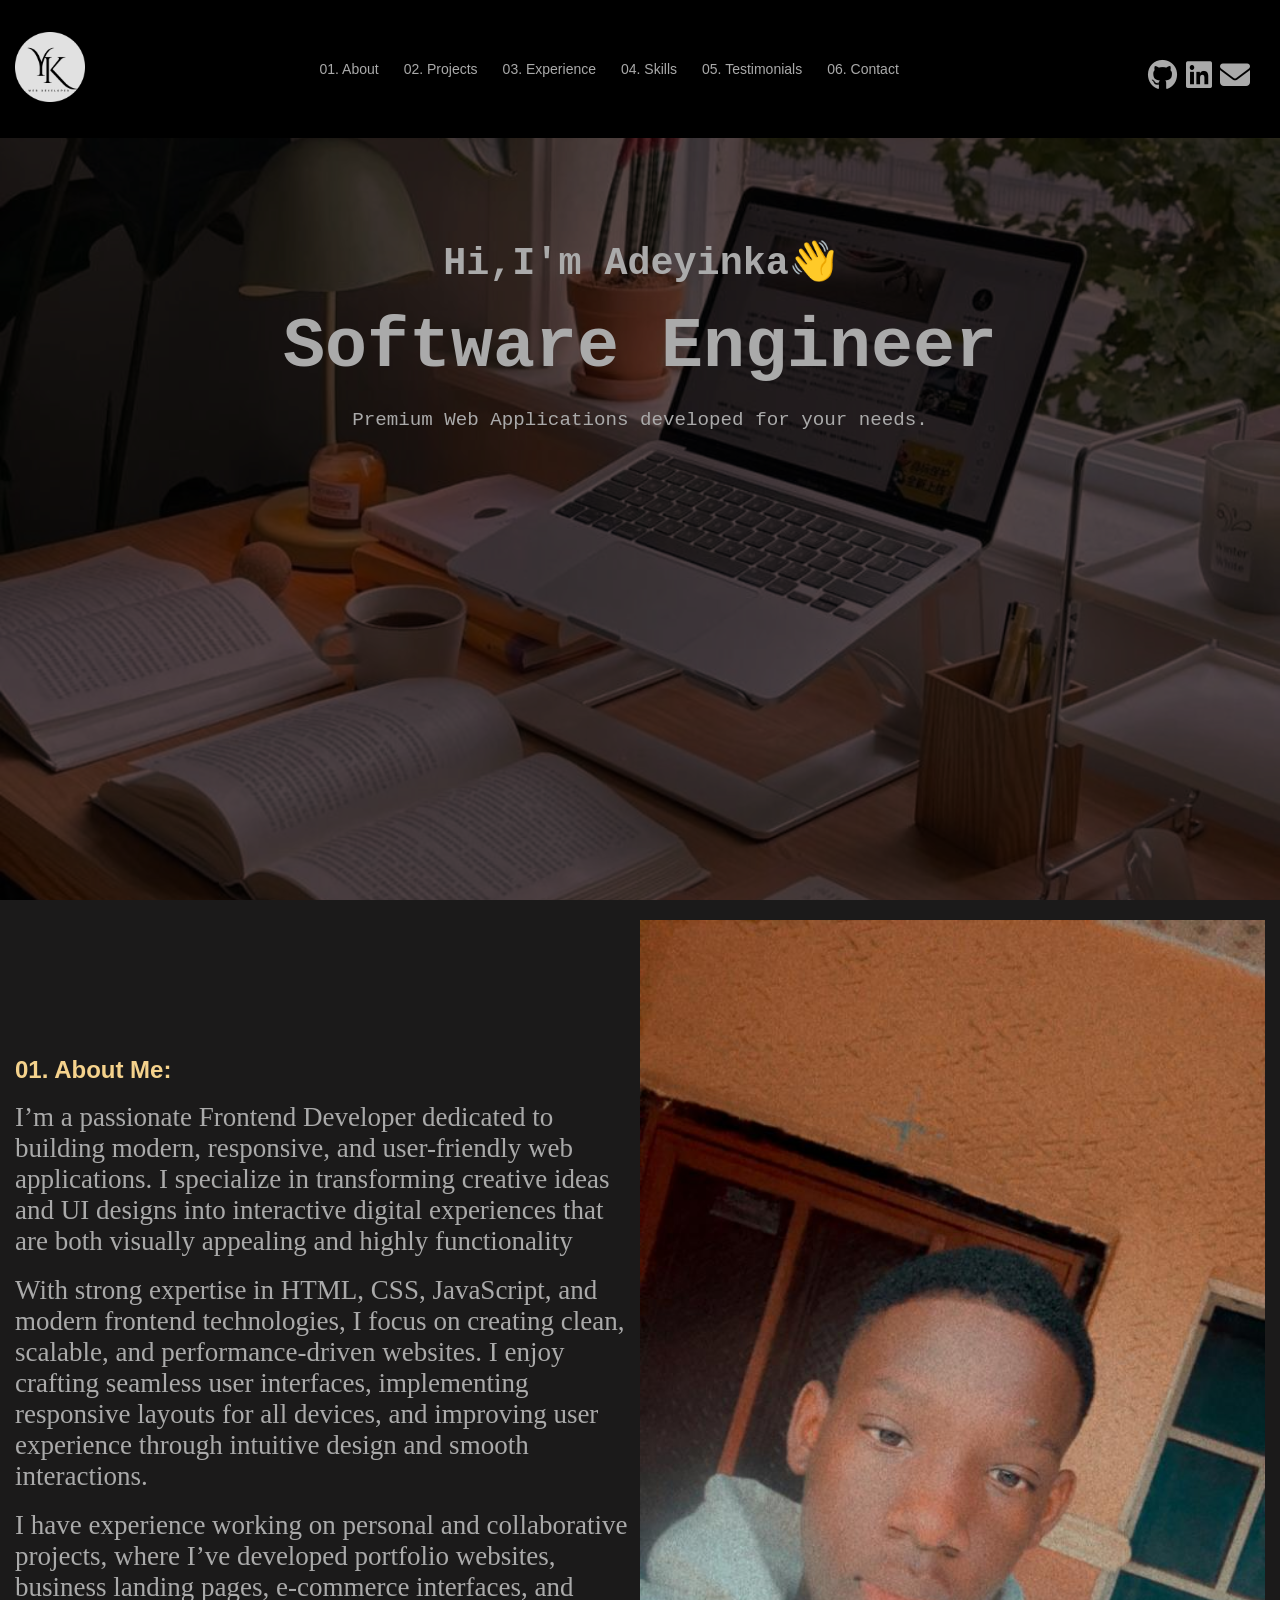
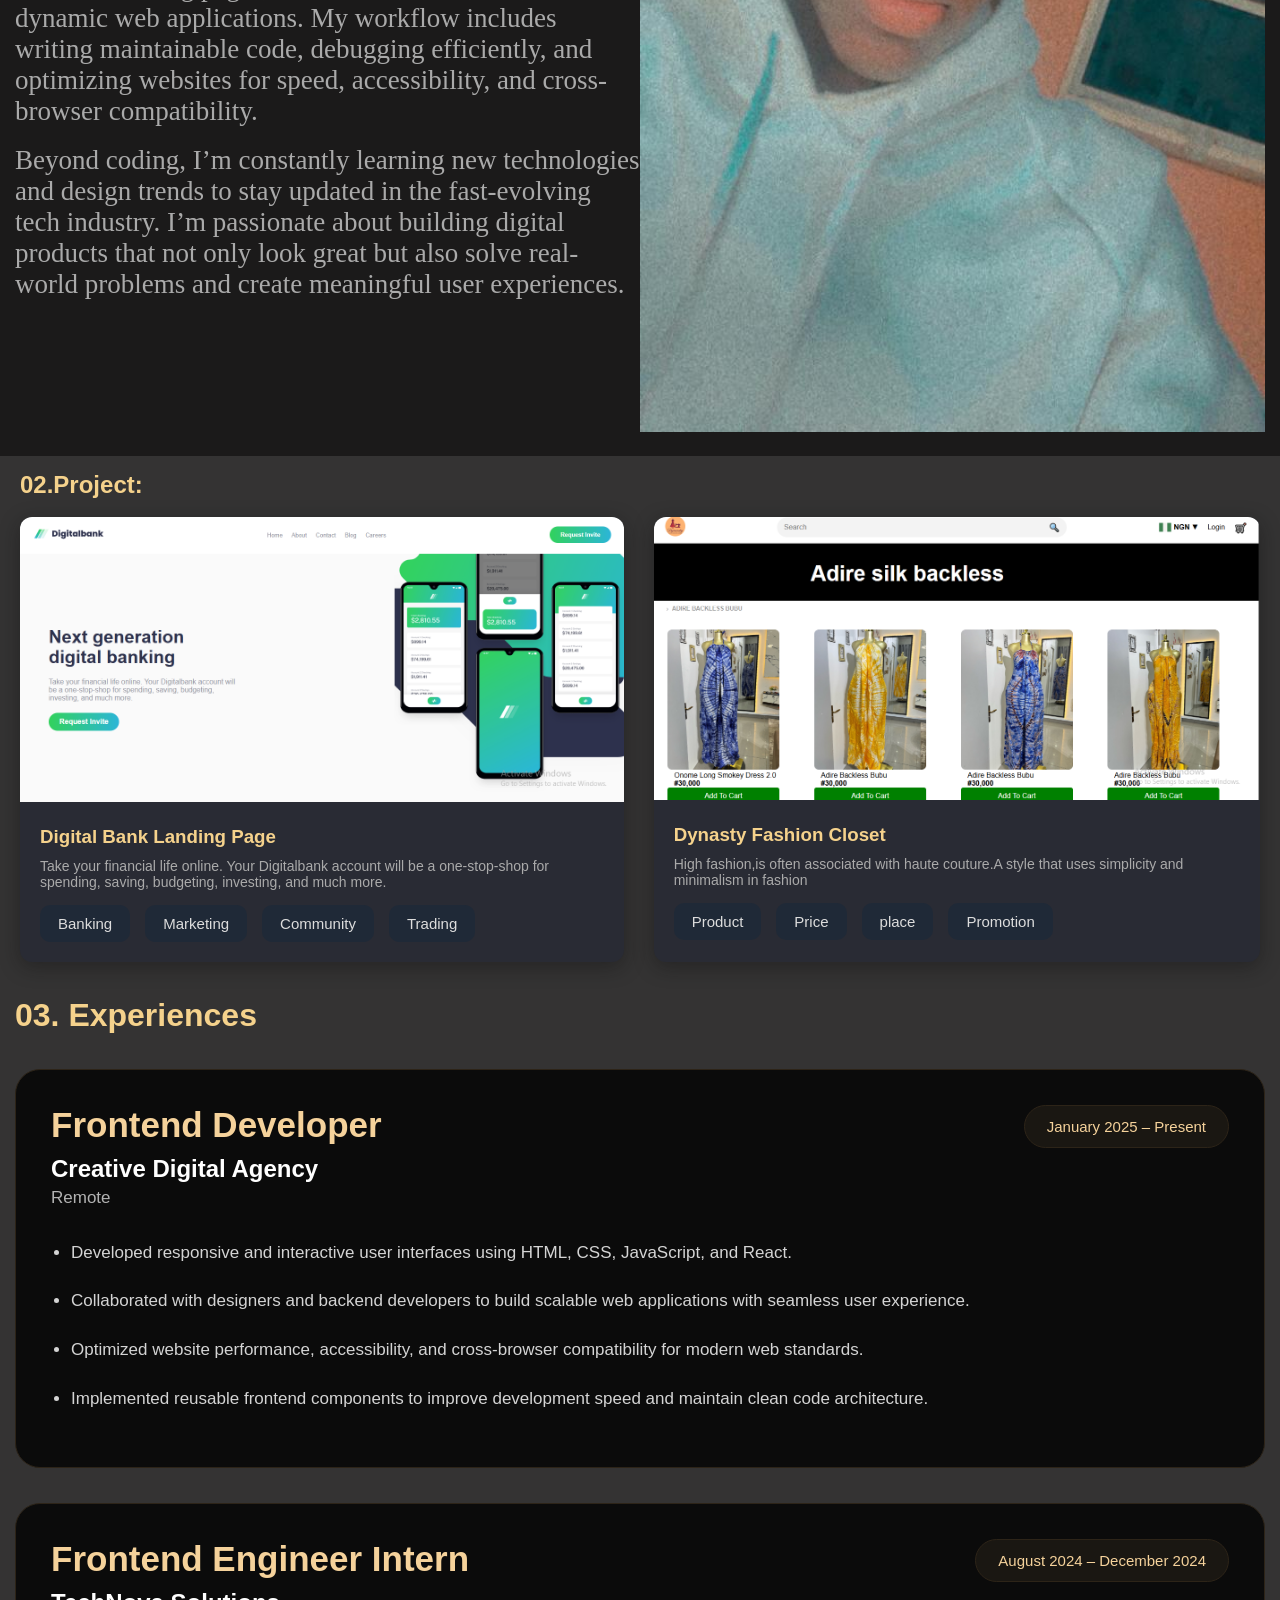
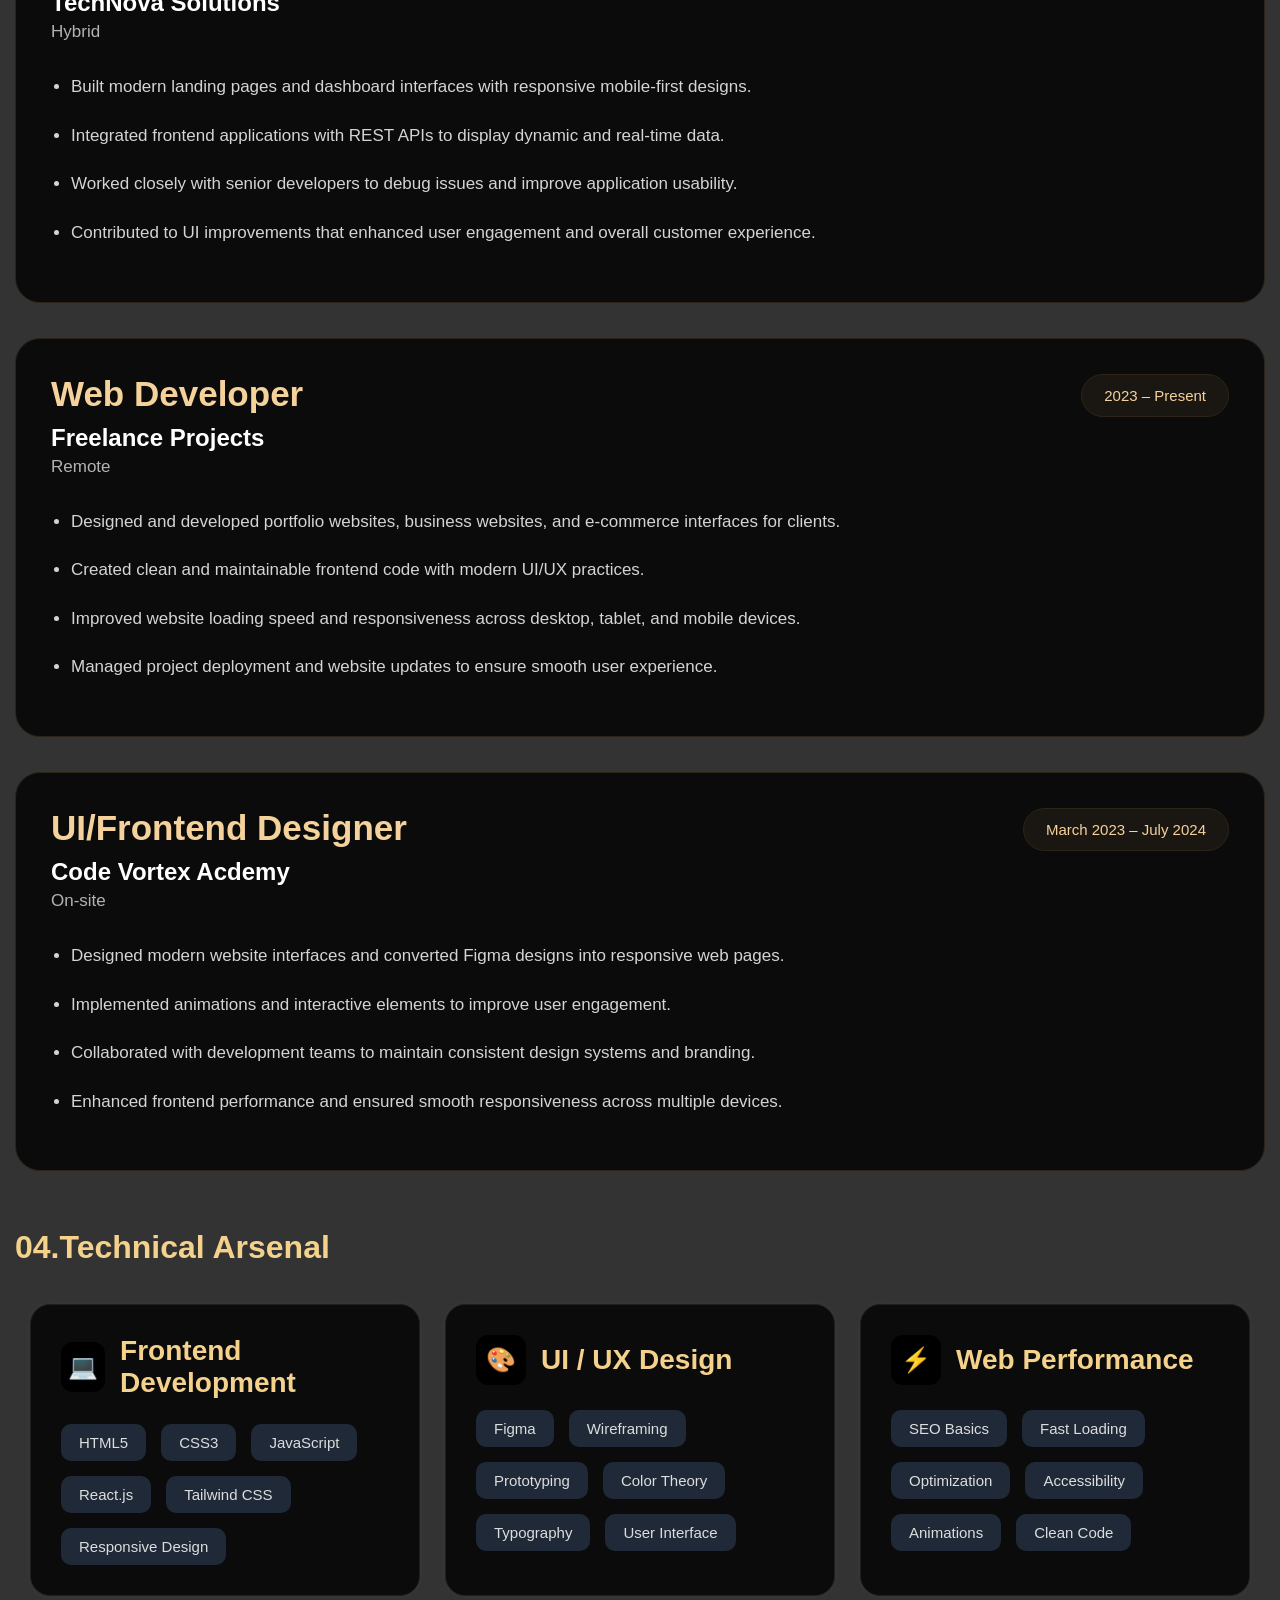
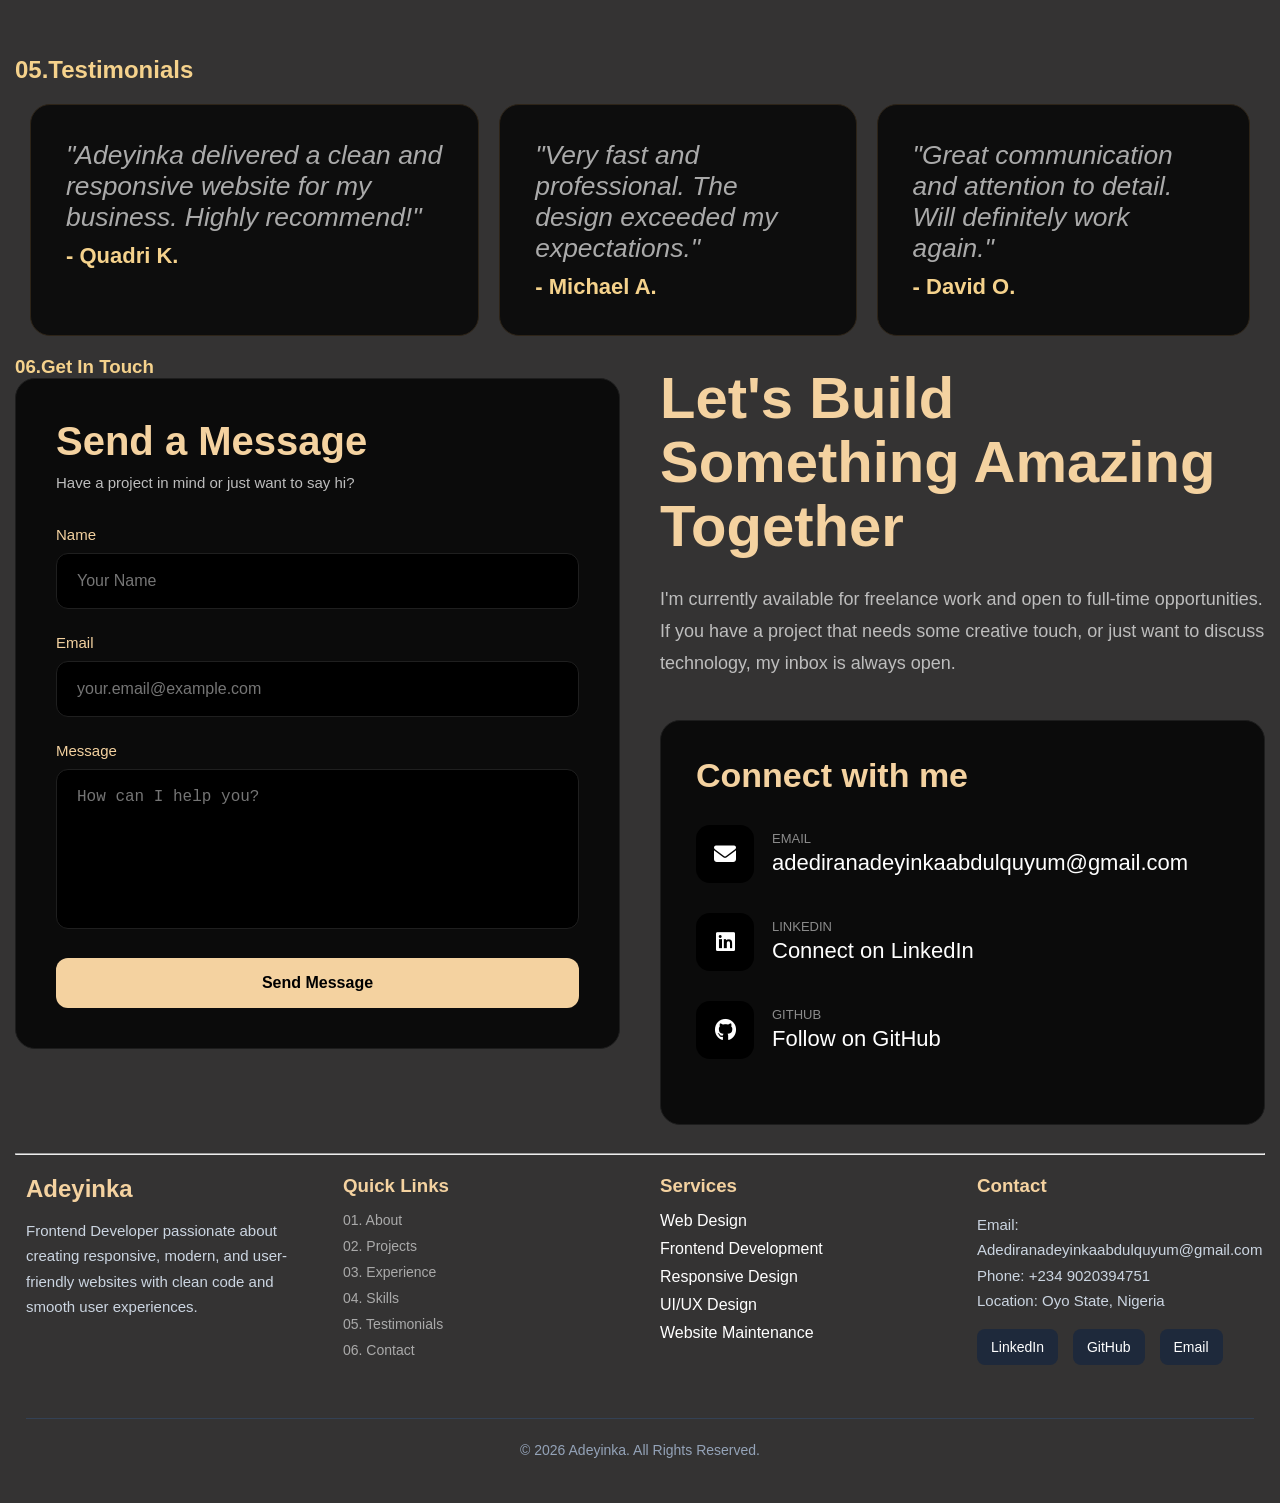
==== index.html @ 934cc759 "ADEYINKA" ====
<!DOCTYPE html>
<html lang="en">

<head>
    <meta charset="UTF-8">
    <meta name="viewport" content="width=device-width, initial-scale=1.0">
    <title>Adediran Adeyinka-Software Engineer</title>
    <link href="https://unpkg.com/aos@2.3.1/dist/aos.css" rel="stylesheet">
    <script src="https://unpkg.com/aos@2.3.1/dist/aos.js"></script>
    <link rel="stylesheet" href="style.css">
    <link rel="shortcut icon" href="./logo/ChatGPT Image Apr 30, 2026, 02_11_03 PM.png" type="image/x-icon">
    <link rel="shortcut icon" href="image3-modified.png" type="image/x-icon">
    <link rel="stylesheet" href="https://cdnjs.cloudflare.com/ajax/libs/font-awesome/6.5.0/css/all.min.css">
</head>

<body style="margin: none;">

    <header>
        <nav class="navbar">
            <div class="logo"><img src="./logo/cropped_circle_image.png" alt=""></div>

            <ul class="nav-links">
                <a href="#about">
                    <li>01. About</li>
                </a>
                <a href="#projects">
                    <li>02. Projects</li>
                </a>
                <a href="#Experience">
                    <li>03. Experience</li>
                </a>
                <a href="#skills">
                    <li>04. Skills</li>
                </a>
                <a href="#testimonials">
                    <li>05. Testimonials</li>
                </a>
                <li>06. Contact</li>
            </ul>


            <div class="icons">
                <a href="https://github.com/Adeyinka75-Creator" target="_blank" rel="noopener noreferrer"
                    style="font-size: 30px;">
                    <i class="fa-brands fa-github"></i>
                    <span></span>
                </a>
                <a href="http://Linkindin.com" target="_blank" rel="noopener noreferrer" style="font-size: 30px;">
                    <i class="fa-brands fa-linkedin"></i>
                    <span></span>
                </a>
                <a href="mailto:adediranadeyinkaabdulquyyum@gmail.com" style="font-size: 30px;">
                    <i class="fa-solid fa-envelope"></i>
                    <span></span>
                </a>
            </div>
              <i id="menu" class="fa-solid fa-bars"></i>

<div class="mobile-menu">

    <i id="closeMenu" class="fa-solid fa-xmark"></i>

    <ul class="mobile-links">
        <a href="#about"><li>01. About</li></a>
        <a href="#projects"><li>02. Projects</li></a>
        <a href="#Experience"><li>03. Experience</li></a>
        <a href="#skills"><li>04. Skills</li></a>
        <a href="#testimonials"><li>05. Testimonials</li></a>
        <a href="#contact"><li>06. Contact</li></a>
    </ul><hr><br>
 <div class="mobile-links">
                <a href="https://github.com/Adeyinka75-Creator" target="_blank" rel="noopener noreferrer"
                    style="font-size: 30px;">
                    <i class="fa-brands fa-github"></i>
                    <span></span>
                </a>
                <a href="http://Linkindin.com" target="_blank" rel="noopener noreferrer" style="font-size: 30px;">
                    <i class="fa-brands fa-linkedin"></i>
                    <span></span>
                </a>
                <a href="mailto:adediranadeyinkaabdulquyyum@gmail.com" style="font-size: 30px;">
                    <i class="fa-solid fa-envelope"></i>
                    <span></span>
                </a>
            </div>
</div>
            </div>
            </div>

        </nav>
        <div class="text ">
            <h1>Hi,I'm Adeyinka👋</h1><br>
            <h2>Software Engineer</h2><br>
            <p>Premium Web Applications developed for your needs.</p><br>
    </header>
    </div>
    <section class="about" id="about">
        <div class="about-text" data-aos="fade-left">
            <H1 style="color:#f5d28c;">01. About Me:</H1><br>
            <p>
                I’m a passionate Frontend Developer dedicated to building modern, responsive, and user-friendly web
                applications. I specialize in transforming creative ideas and UI designs into interactive digital
                experiences that are both visually appealing and highly functionality
            </p><br>
            <p>
                With strong expertise in HTML, CSS, JavaScript, and modern frontend technologies, I focus on creating
                clean, scalable, and performance-driven websites. I enjoy crafting seamless user interfaces,
                implementing responsive layouts for all devices, and improving user experience through intuitive design
                and smooth interactions.
            </p><br>
            <p>
                I have experience working on personal and collaborative projects, where I’ve developed portfolio
                websites, business landing pages, e-commerce interfaces, and dynamic web applications. My workflow
                includes writing maintainable code, debugging efficiently, and optimizing websites for speed,
                accessibility, and cross-browser compatibility.
            </p><br>
            <p>
                Beyond coding, I’m constantly learning new technologies and design trends to stay updated in the
                fast-evolving tech industry. I’m passionate about building digital products that not only look great but
                also solve real-world problems and create meaningful user experiences.
            </p>
        </div>
        <div class="about-image" data-aos="fade-left">
            <img src="./logo/IMG-20251230-WA0015.jpg" alt="">
        </div>
    </section>

    <section class="projects" id="projects">
        <h1>02.Project:</h1><br>
        <div class="container">

            <div class="project-card" data-aos="fade-left">
                <div class="project-image">
                    <img src="./logo/fiver 1.PNG" alt="Kodelift">
                </div>

                <div class="project-content">
                    <h3>Digital Bank Landing Page</h3>
                    <p>
                        Take your financial life online. Your Digitalbank account will be a one-stop-shop for
                        spending, saving, budgeting, investing, and much more.
                    </p>

                    <div class="tags">
                        <span>Banking</span>
                        <span>Marketing</span>
                        <span>Community</span>
                        <span>Trading</span>
                    </div>
                </div>
            </div>
            <div class="project-card" data-aos="fade-left">
                <div class="project-image">
                    <img src="./logo/display 2.PNG" alt="SafeNaija">
                </div>

                <div class="project-content">
                    <h3>Dynasty Fashion Closet</h3>
                    <p>
                        High fashion,is often associated with haute couture.A style that uses simplicity and
                        minimalism in fashion
                    </p>

                    <div class="tags">
                        <span>Product</span>
                        <span>Price</span>
                        <span>place</span>
                        <span>Promotion</span>
                    </div>
                </div>
            </div>
        </div>
    </section>

    <div class="experience-container">
          <h1>03. Experiences</h1>
    <div class="experience-card"  data-aos="fade-right">
        <div class="experience-top">
            <div>
                <h2>Frontend Developer</h2>
                <h3>Creative Digital Agency</h3>
                <p>Remote</p>
            </div>

            <span class="date">January 2025 – Present</span>
        </div>

        <ul>
            <li>Developed responsive and interactive user interfaces using HTML, CSS, JavaScript, and React.</li>

            <li>Collaborated with designers and backend developers to build scalable web applications with seamless user experience.</li>

            <li>Optimized website performance, accessibility, and cross-browser compatibility for modern web standards.</li>

            <li>Implemented reusable frontend components to improve development speed and maintain clean code architecture.</li>
        </ul>
    </div>


    <div class="experience-card" data-aos="fade-right">
        <div class="experience-top">
            <div>
                <h2>Frontend Engineer Intern</h2>
                <h3>TechNova Solutions</h3>
                <p>Hybrid</p>
            </div>

            <span class="date">August 2024 – December 2024</span>
        </div>

        <ul>
            <li>Built modern landing pages and dashboard interfaces with responsive mobile-first designs.</li>

            <li>Integrated frontend applications with REST APIs to display dynamic and real-time data.</li>

            <li>Worked closely with senior developers to debug issues and improve application usability.</li>

            <li>Contributed to UI improvements that enhanced user engagement and overall customer experience.</li>
        </ul>
    </div>


    <div class="experience-card" data-aos="fade-right">
        <div class="experience-top" >
            <div>
                <h2>Web Developer</h2>
                <h3>Freelance Projects</h3>
                <p>Remote</p>
            </div>

            <span class="date">2023 – Present</span>
        </div>

        <ul>
            <li>Designed and developed portfolio websites, business websites, and e-commerce interfaces for clients.</li>

            <li>Created clean and maintainable frontend code with modern UI/UX practices.</li>

            <li>Improved website loading speed and responsiveness across desktop, tablet, and mobile devices.</li>

            <li>Managed project deployment and website updates to ensure smooth user experience.</li>
        </ul>
    </div>


    <div class="experience-card"  data-aos="fade-right">
        <div class="experience-top">
            <div>
                <h2>UI/Frontend Designer</h2>
                <h3>Code Vortex Acdemy</h3>
                <p>On-site</p>
            </div>

            <span class="date">March 2023 – July 2024</span>
        </div>

        <ul>
            <li>Designed modern website interfaces and converted Figma designs into responsive web pages.</li>

            <li>Implemented animations and interactive elements to improve user engagement.</li>

            <li>Collaborated with development teams to maintain consistent design systems and branding.</li>

            <li>Enhanced frontend performance and ensured smooth responsiveness across multiple devices.</li>
        </ul>
    </div>

</div>
    </section><br>
    <div class="gen">
        <h1 >04.Technical Arsenal</h1><br>
    <section class="services-section" id="skills">
        
        <div class="service-card" data-aos="fade-left">
            <div class="service-title">
                <span class="icon">💻</span>
                <h2>Frontend Development</h2>
            </div>

            <div class="tags">
                <span>HTML5</span>
                <span>CSS3</span>
                <span>JavaScript</span>
                <span>React.js</span>
                <span>Tailwind CSS</span>
                <span>Responsive Design</span>
            </div>
        </div>

        <div class="service-card">
            <div class="service-title">
                <span class="icon">🎨</span>
                <h2>UI / UX Design</h2>
            </div>

            <div class="tags">
                <span>Figma</span>
                <span>Wireframing</span>
                <span>Prototyping</span>
                <span>Color Theory</span>
                <span>Typography</span>
                <span>User Interface</span>
            </div>
        </div>

        <div class="service-card" data-aos="fade-left">
            <div class="service-title">
                <span class="icon">⚡</span>
                <h2>Web Performance</h2>
            </div>

            <div class="tags">
                <span>SEO Basics</span>
                <span>Fast Loading</span>
                <span>Optimization</span>
                <span>Accessibility</span>
                <span>Animations</span>
                <span>Clean Code</span>
            </div>
        </div>
    </section>
    </div>
     <section class="testimonials" id="testimonials">
  <h1>05.Testimonials</h1>

  <div class="testimonial-container">

    <div class="testimonial"  data-aos="fade-right">
      <p>"Adeyinka delivered a clean and responsive website for my business. Highly recommend!"</p>
      <h4>- Quadri K.</h4>
    </div>

    <div class="testimonial"  data-aos="fade-right">
      <p>"Very fast and professional. The design exceeded my expectations."</p>
      <h4>- Michael A.</h4>
    </div>

    <div class="testimonial"  data-aos="fade-right">
      <p>"Great communication and attention to detail. Will definitely work again."</p>
      <h4>- David O.</h4>
    </div>
  </div>
 <section class="contact-section" id="contact">
      
    <div>
        <h1>06.Get In Touch</h1>
        <div class="contact-form"  data-aos="fade-left">
      <h2>Send a Message</h2>
      <p>Have a project in mind or just want to say hi?</p>

      <form>
        <div class="input-group">
          <label>Name</label>
          <input type="text" placeholder="Your Name">
        </div>

        <div class="input-group">
          <label>Email</label>
          <input type="email" placeholder="your.email@example.com">
        </div>

        <div class="input-group">
          <label>Message</label>
          <textarea placeholder="How can I help you?"></textarea>
        </div>

        <button class="submit-btn">Send Message</button>
      </form>
    </div>

    </div>

    <div class="contact-info"  data-aos="fade-right">
      <h1>Let's Build Something Amazing Together</h1>

      <p>
        I'm currently available for freelance work and open to full-time
        opportunities. If you have a project that needs some creative
        touch, or just want to discuss technology, my inbox is always open.
      </p>

      <div class="info-card">
        <h3>Connect with me</h3>

        <div class="info-item">
          <div class="icon-box">
            <i class="fa-solid fa-envelope"></i>
          </div>

          <div class="info-text">
            <span>Email</span>
            <a href="mailto:adediranadeyinkaabdulquyum@gmail.com">
             adediranadeyinkaabdulquyum@gmail.com
            </a>
          </div>
        </div>

        <div class="info-item">
          <div class="icon-box">
            <i class="fa-brands fa-linkedin"></i>
          </div>

          <div class="info-text">
            <span>LinkedIn</span>
            <a href="https://www.linkedin.com/">Connect on LinkedIn</a>
          </div>
        </div>

        <div class="info-item">
          <div class="icon-box">
            <i class="fa-brands fa-github"></i>
          </div>

          <div class="info-text">
            <span>GitHub</span>
            <a href="https://github.com/Adeyinka75-Creator">Follow on GitHub</a>
          </div>
        </div>
      </div>
    </div>
 </section><br>
 <hr>
 <footer>
    <div class="cons">
        <div class="cons-text">
     <footer class="footer">

  <div class="footer-container">

    <div class="footer-about">
      <h2>Adeyinka</h2>
      <p>
        Frontend Developer passionate about creating responsive,
        modern, and user-friendly websites with clean code and
        smooth user experiences.
      </p>
    </div>

    <div class="footer-links">
      <h3>Quick Links</h3>
      <ul>
       <a href="#about">
                    <li>01. About</li>
                </a>
                <a href="#projects">
                    <li>02. Projects</li>
                </a>
                <a href="#Experience">
                    <li>03. Experience</li>
                </a>
                <a href="#skills">
                    <li>04. Skills</li>
                </a>
                <a href="#testimonials">
                    <li>05. Testimonials</li>
                </a>
                <a href="#contact">
                    <li>06. Contact</li>
                </a>
      </ul>
    </div>

    <div class="footer-services">
      <h3>Services</h3>
      <ul>
        <li>Web Design</li>
        <li>Frontend Development</li>
        <li>Responsive Design</li>
        <li>UI/UX Design</li>
        <li>Website Maintenance</li>
      </ul>
    </div>

    <div class="footer-contact">
      <h3>Contact</h3>
      <p>Email: Adediranadeyinkaabdulquyum@gmail.com</p>
      <p>Phone: +234 9020394751</p>
      <p>Location: Oyo State, Nigeria</p>

      <div class="social-icons">
        <a href="http://Linkindin.com">LinkedIn</a>
        <a href="https://github.com/Adeyinka75-Creator">GitHub</a>
        <a href="adediranadeyinkaabdulquyum@gmail.com">Email</a>
      </div>
    </div>

  </div>

  <div class="footer-bottom">
    <p>© 2026 Adeyinka. All Rights Reserved.</p>
  </div>

</footer>
 </footer>

    <script>
        AOS.init();
    </script>
    <script src="./script.js"></script>
</body>

</html>
---- style.css ----
header {
  background-image: url('./logo/header\ img.jpg');
  background-size: cover;
  background-position: center;
  background-repeat: no-repeat;
  height: 100vh;
  background-blend-mode: multiply;
  background-color: rgba(26, 3, 3, 0.709);
}

html,
body {
  overflow-x: hidden;
  width: 100%;
}

* {
  margin: 0;
  padding: 0;
  box-sizing: border-box;
}

body {
  font-family: 'Courier New', monospace;
  /* background-color: #0a0a0a;
    color: #fff; */
  /* scroll-behavior: smooth; */
}

.navbar {
  display: flex;
  justify-content: space-between;
  align-items: center;
  padding: 20px 15px;
  background-color: black;
  /* position: fixed; */
}

/* Logo */
.logo img {

  font-weight: bold;
  width: 70px;
  height: 70px;
}

/* Nav links */
.nav-links {
  display: flex;
  list-style: none;
  gap: 25px;
  font-size: 14px;
  color: #aaa;
}

.nav-links li {
  cursor: pointer;
  transition: 0.3s;
}

.nav-links li:hover {
  color: #fff;
}

/* Right section */
.nav-right {
  display: flex;
  align-items: center;
  gap: 20px;
}


a {
  text-decoration: none;
  color: #aaa;
  font-size: 14px;
}

.icons {
  font-size: 50px;
  padding: 20px 15px;
}

.icons span {
  cursor: pointer;
  font-size: 50px;
  text-decoration: none;
  color: #aaa;
}

.icons a :hover {
  font-size: 50px;
  text-decoration: none;
  color: #aaa;
  gap: 50px;
}

.text h2 {
  font-size: 70px;
  text-align: center;
}

.text {
  text-align: center;
  color: #aaa;
  padding: 100px;
  font-family: 'Courier New', monospace;
  font-size: larger;
}

.index {
  background-color: black;
  color: #aaa;
  font-family: 'Courier New', monospace;
  padding: 20px;
  gap: 20px;
}

.ree {
  gap: 20px;
}

.about {
  display: flex;
  padding: 20px 15px;
  background-color: rgb(27, 26, 26);
  width: 100%;
  justify-content: center;
  align-items: center;
}

.about-text {
  color: #aaa;
  width: 50%;
}

.about-text p {
  font-size: 27px;
  font-family: 'Times New Roman', Times, serif;
  gap: 20px;
}

.about-image {
  width: 50%;
}

.about-image img {
  width: 100%;
  height: 100%;
  object-fit: cover;
}

.about-image:hover {
  cursor: pointer;
  transform: scale(1);
  transition: transform 0.3s ease;
}

body {
  background: rgb(52, 51, 51);
  font-family: Arial, sans-serif;
  color: #f5d28c;

}

.projects {
  padding: 15px 20px;
}

.container {
  display: flex;
  grid-template-columns: repeat(auto-fit, minmax(0px, 1fr));
  gap: 30px;
}

.project-card {
  background: #292b34;
  border-radius: 12px;
  overflow: hidden;
  transition: 0.3s ease;
  box-shadow: 0 5px 20px rgba(15, 14, 14, 0.4);
}

.project-card:hover {
  transform: translateY(-10px);
}

.project-image img {
  width: 100%;
  height: 100%;
  object-fit: cover;
}

.project-content {
  padding: 20px;
}

.project-content h3 {
  margin-bottom: 10px;
}

.project-content p {
  font-size: 14px;
  color: #aaa;
  margin-bottom: 15px;
}

.tags {
  display: flex;
  flex-wrap: wrap;
  gap: 10px;
}

.tags span {
  background: #1f2937;
  padding: 6px 12px;
  border-radius: 20px;
  font-size: 12px;
  color: #ddd;
}

.experience-container {
  display: flex;
  flex-direction: column;
  gap: 35px;
  padding: 20px 15px;
}

.experience-card {
  background: #0b0b0b;
  border: 1px solid #2d2418;
  border-radius: 25px;
  padding: 35px;
  transition: 0.4s ease;
}

.experience-card:hover {
  transform: translateY(-5px);
  border-color: #d8b26e;
  box-shadow: 0 0 25px rgba(216, 178, 110, 0.15);
}

.experience-top {
  display: flex;
  justify-content: space-between;
  align-items: flex-start;
  gap: 20px;
  margin-bottom: 30px;
}

.experience-top h2 {
  font-size: 35px;
  color: #f5d29b;
  margin-bottom: 10px;
}

.experience-top h3 {
  font-size: 24px;
  margin-bottom: 5px;
  color: white;
}

.experience-top p {
  color: #b3b3b3;
  font-size: 17px;
}

.date {
  background: #1a1712;
  color: #f5d29b;
  padding: 12px 22px;
  border-radius: 30px;
  font-size: 15px;
  white-space: nowrap;
  border: 1px solid #2d2418;
}

.experience-card ul {
  padding-left: 20px;
}

.experience-card ul li {
  margin-bottom: 18px;
  line-height: 1.8;
  color: #d4d4d4;
  font-size: 17px;
}

.gen {
  padding: 20px 15px;
}

.services-section {
  display: grid;
  grid-template-columns: repeat(auto-fit, minmax(320px, 1fr));
  gap: 25px;
  padding: 20px 15px;
}

.service-card {
  background: #0b0b0b;
  border: 1px solid #1f1f1f;
  border-radius: 20px;
  padding: 30px;
  transition: 0.3s ease;
  box-shadow: 0 0 10px rgba(255, 255, 255, 0.03);
}

.service-card:hover {
  transform: translateY(-8px);
  border-color: #f0c674;
}

.service-title {
  display: flex;
  align-items: center;
  gap: 15px;
  margin-bottom: 25px;
}

.icon {
  width: 50px;
  height: 50px;
  background: black;
  border-radius: 12px;
  display: flex;
  align-items: center;
  justify-content: center;
  font-size: 24px;
  color: #f0c674;
}

.service-title h2 {
  font-size: 28px;
  color: #f5d28c;
}

.tags {
  display: flex;
  flex-wrap: wrap;
  gap: 15px;
}

.tags span {
  border: none;
  padding: 10px 18px;
  border-radius: 10px;
  font-size: 15px;
  transition: 0.3s ease;
}

.tags span:hover {
  background: #f0c674;
  /* color:white; */
  cursor: pointer;
}

.testimonial:hover {
  transform: translateY(-10px) scale(1.03);
  border-color: #f5d29b;
  box-shadow: 0 0 25px rgba(245, 210, 155, 0.25);
}


.testimonial-container {
  display: flex;
  gap: 20px;
  justify-content: center;
  /* flex-wrap: wrap; */
  padding: 20px 15px;
}

.testimonial {
  background: #0d0d0d;
  border: 1px solid #2d2418;
  padding: 35px;
  border-radius: 20px;
  transition: all 0.4s ease;
  cursor: pointer;
  position: relative;
  overflow: hidden;
  font-size: 22px;
}


.testimonial p {
  font-style: italic;
  margin-bottom: 10px;
  color: #aaa;
  font-size: larger;
}

.testimonials {
  padding: 20px 15px;
}

/* .testimonial h4 {
  color: #333;
} */
.contact-section {
  width: 100%;
  display: grid;
  grid-template-columns: 1fr 1fr;
  gap: 40px;
}

.contact-form {
  background: #0b0b0b;
  border: 1px solid #1d1d1d;
  border-radius: 20px;
  padding: 40px;
}

.contact-form h2 {
  font-size: 40px;
  margin-bottom: 10px;
  color: #f4d2a0;
}

.contact-form p {
  color: #bdbdbd;
  margin-bottom: 35px;
  font-size: 15px;
}

.input-group {
  margin-bottom: 25px;
}

.input-group label {
  display: block;
  margin-bottom: 10px;
  font-size: 15px;
  font-weight: 500;
  color: #f4d2a0;
}

.input-group input,
.input-group textarea {
  width: 100%;
  background: #000;
  border: 1px solid #1f1f1f;
  border-radius: 12px;
  padding: 18px 20px;
  color: #fff;
  font-size: 16px;
  outline: none;
  transition: 0.3s;
}

.input-group input:focus,
.input-group textarea:focus {
  border-color: #f4d2a0;
}

.input-group textarea {
  resize: none;
  height: 160px;
}

.submit-btn {
  width: 100%;
  background: #f4d2a0;
  color: #000;
  border: none;
  padding: 16px;
  border-radius: 12px;
  font-size: 16px;
  font-weight: 600;
  cursor: pointer;
  transition: 0.3s;
}

.submit-btn:hover {
  transform: translateY(-2px);
  background-color: #c67e12 ;
}

.contact-info {
  padding: 10px 0;
}

.contact-info h1 {
  font-size: 58px;
  line-height: 1.1;
  margin-bottom: 25px;
  color: #f4d2a0;
}

.contact-info p {
  color: #bdbdbd;
  font-size: 18px;
  line-height: 1.8;
  margin-bottom: 40px;
}

.info-card {
  background: #0b0b0b;
  border: 1px solid #1d1d1d;
  border-radius: 20px;
  padding: 35px;
}

.info-card h3 {
  font-size: 34px;
  margin-bottom: 30px;
  color: #f4d2a0;
}

.info-item {
  display: flex;
  align-items: center;
  gap: 18px;
  margin-bottom: 30px;
}

.icon-box {
  width: 58px;
  height: 58px;
  background: #000;
  border-radius: 14px;
  display: flex;
  align-items: center;
  justify-content: center;
  font-size: 22px;
  color: #fff;
}

.info-text span {
  display: block;
  font-size: 13px;
  color: #8b8b8b;
  text-transform: uppercase;
  margin-bottom: 4px;
}

.info-text a {
  text-decoration: none;
  color: #fff;
  font-size: 22px;
  transition: 0.3s;
}

.info-text a:hover {
  color: #f4d2a0;
}
.footer {
  color: #fff;
  padding: 20px 11px;
  /* margin-top: 80px; */
}

.footer-container {
  display: grid;
  grid-template-columns: repeat(auto-fit, minmax(220px, 1fr));
  gap: 40px;
}

.footer h2,
.footer h3 {
  margin-bottom: 15px;
  color:  #f4d2a0;
}

.footer p {
  line-height: 1.7;
  color: #cbd5e1;
  font-size: 15px;
}

.footer ul {
  list-style: none;
}

.footer ul li {
  margin-bottom: 10px;
}

.footer ul li a {
  text-decoration: none;
  color: #cbd5e1;
  transition: 0.3s;
}

.footer ul li a:hover {
  color: #38bdf8;
  padding-left: 5px;
}

.social-icons {
  margin-top: 15px;
  display: flex;
  gap: 15px;
  flex-wrap: wrap;
}

.social-icons a {
  text-decoration: none;
  color: #fff;
  background: #1e293b;
  padding: 10px 14px;
  border-radius: 8px;
  transition: 0.3s;
  font-size: 14px;
}

.social-icons a:hover {
  background: #38bdf8;
  color: #0f172a;
  transform: translateY(-3px);
}

.footer-bottom {
  text-align: center;
  margin-top: 50px;
  border-top: 1px solid #334155;
  padding-top: 20px;
}

.footer-bottom p {
  font-size: 14px;
  color: #94a3b8;
}

/* MOBILE RESPONSIVENESS */
@media (max-width: 768px) {
  #menu{
    display: block;
    font-size: 30px;
  }
  .footer {
    padding: 50px 7%;
  }

  .footer-container {
    gap: 30px;
  }

  .social-icons {
    justify-content: flex-start;
  }
}

@media(max-width:762px) {

  .nav-links {
    display: none;
  }

  .icons {
    display: none;
  }

  .text p {
    font-size: 15px;
    padding: 15px 10px;
    text-align: none;
  }

  .text h2 {
    font-size: 50px;
  }

  .about {
    flex-direction: column-reverse;
    /* padding: 20px 15px; */
  }

  .about-text p {
    font-size: 20px;
  }

  .about-image,
  .about-text {
    width: 100%;
  }

  .containing:hover {
    padding: 10px;
    transition: none;
  }

  .experience-card {
    padding: 25px;
  }

  .experience-top {
    flex-direction: column;
  }

  .experience-top h2 {
    font-size: 28px;
  }

  .experience-top h3 {
    font-size: 20px;
  }

  .date {
    font-size: 14px;
    width: fit-content;
  }

  .experience-card ul li {
    font-size: 15px;
  }

  .container {
    flex-direction: column;
  }

  .testimonial-container {
    flex-direction: column;
  }
   .contact-section{
    display: flex;
    flex-direction: column;
    gap: 30px;
    padding: 40px 20px;
  }

  .contact-form,
  .contact-info{
    width: 100%;
  }

  .contact-form h2{
    font-size: 28px;
    margin-bottom: 10px;
  }

  .contact-form p,
  .contact-info p{
    font-size: 15px;
    line-height: 1.7;
  }

  .contact-info h1{
    font-size: 32px;
    line-height: 1.3;
    margin-bottom: 20px;
  }

  form{
    width: 100%;
  }

  .input-group{
    margin-bottom: 20px;
  }

  .input-group label{
    font-size: 14px;
    margin-bottom: 6px;
    display: block;
  }

  .input-group input,
  .input-group textarea{
    width: 100%;
    padding: 14px;
    font-size: 15px;
    border-radius: 10px;
  }

  .input-group textarea{
    min-height: 140px;
    resize: none;
  }

  .submit-btn{
    width: 100%;
    padding: 14px;
    font-size: 16px;
    border-radius: 10px;
  }

  .info-card{
    margin-top: 25px;
    padding: 20px;
    border-radius: 15px;
  }

  .info-item{
    display: flex;
    align-items: center;
    gap: 15px;
    margin-bottom: 20px;
    flex-wrap: wrap;
  }

  .icon-box{
    width: 50px;
    height: 50px;
    font-size: 20px;
  }

  .info-text span{
    font-size: 14px;
  }

  .info-text a{
    font-size: 15px;
    word-break: break-word;
  }
}


#menu{
  display: none;
  color: #f4d2a0;
  font-size: 28px;
  cursor: pointer;
}



.mobile-menu{
  position: fixed;
  top: 0;
  right: -100%;
  width: 80%;
  /* height: 100vh; */
  background: #0b0b0b;
  z-index: 999;
  padding: 100px 30px;
  transition: 0.5s ease;
}



.mobile-menu.active{
  right: 0;
}



#closeMenu{
  position: absolute;
  top: 30px;
  right: 30px;
  color: #f4d2a0;
  font-size: 15px;
  cursor: pointer;
}




.mobile-links{
  list-style: none;
}

.mobile-links li{
  margin: 30px 0;
  color: white;
  font-size: 18px;
  transition: 0.3s;
}

.mobile-links li:hover{
  color: #f4d2a0;
  padding-left: 10px;
}


@media(max-width:768px){

  #menu{
    display: block;
  }

  .nav-links{
    display: none;
  }
 .mobile-links{
  padding: 20px 15px;
  font-style: initial;
 }
}
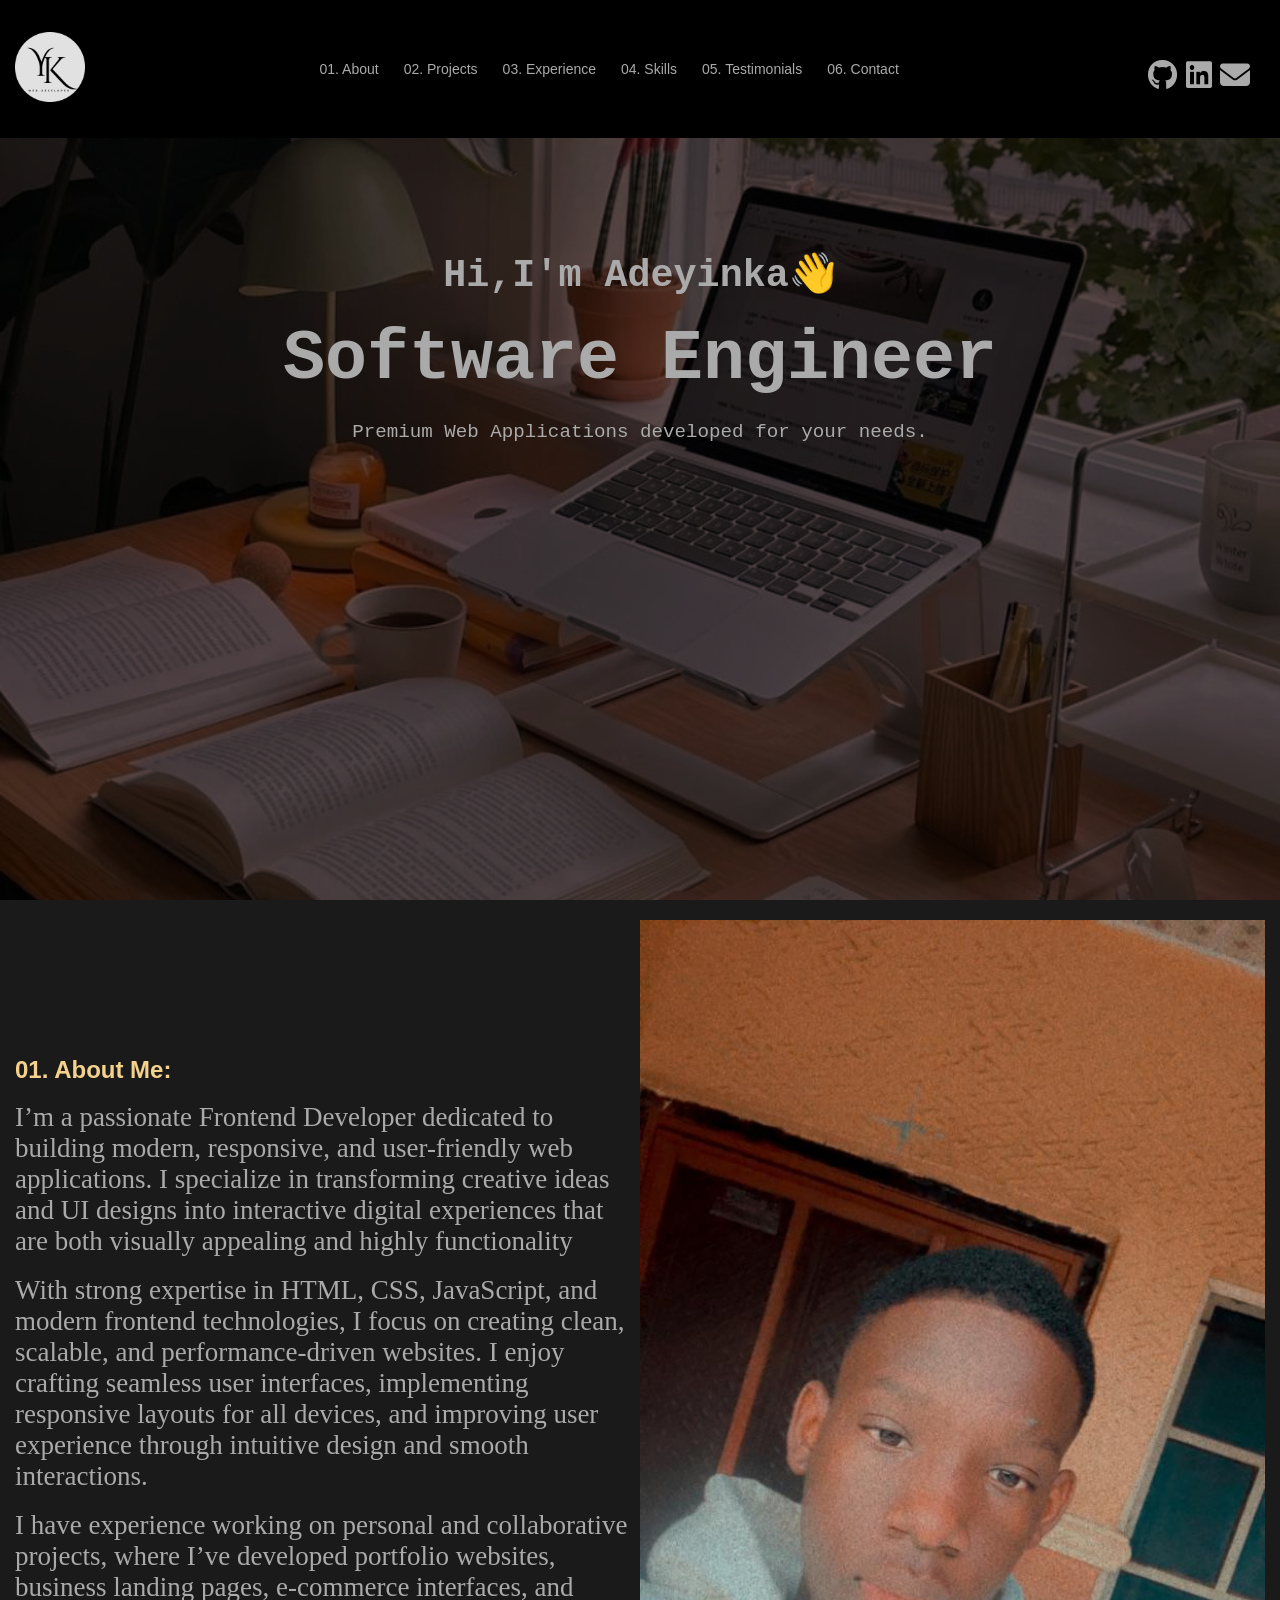
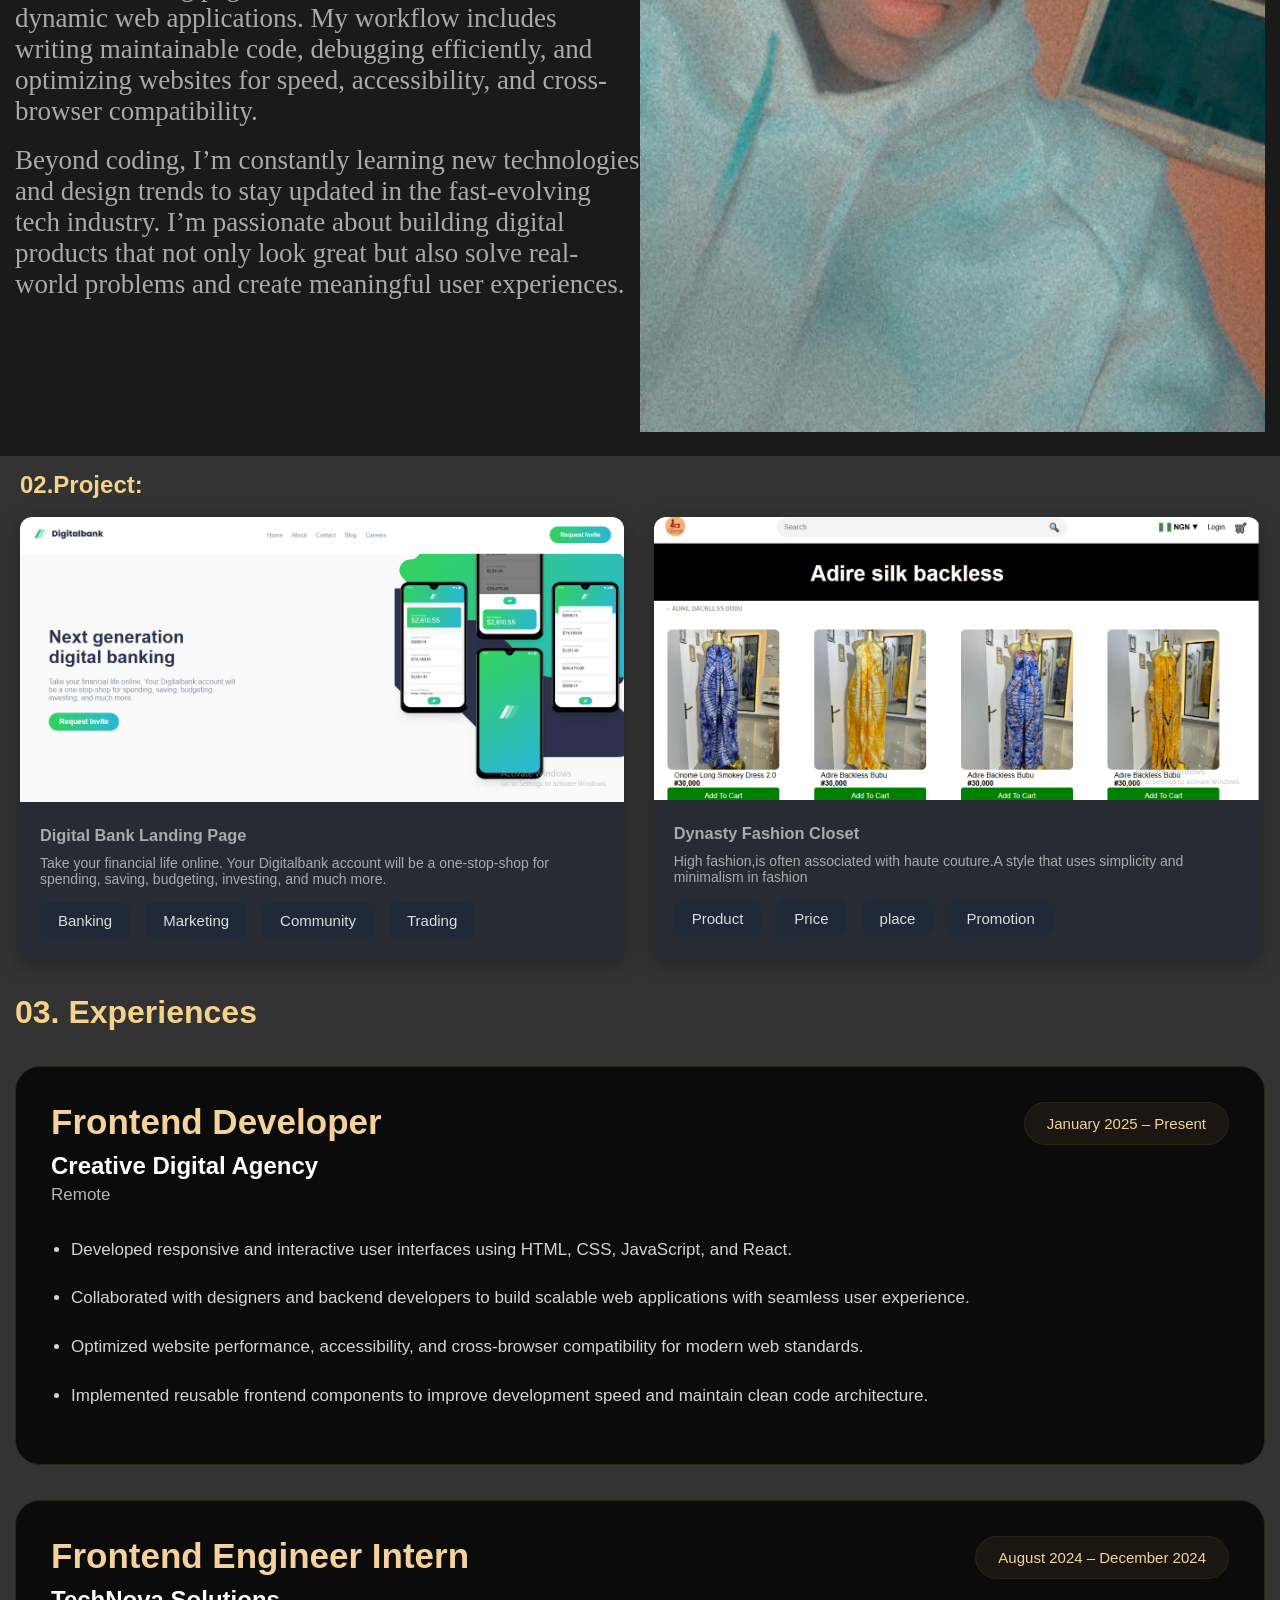
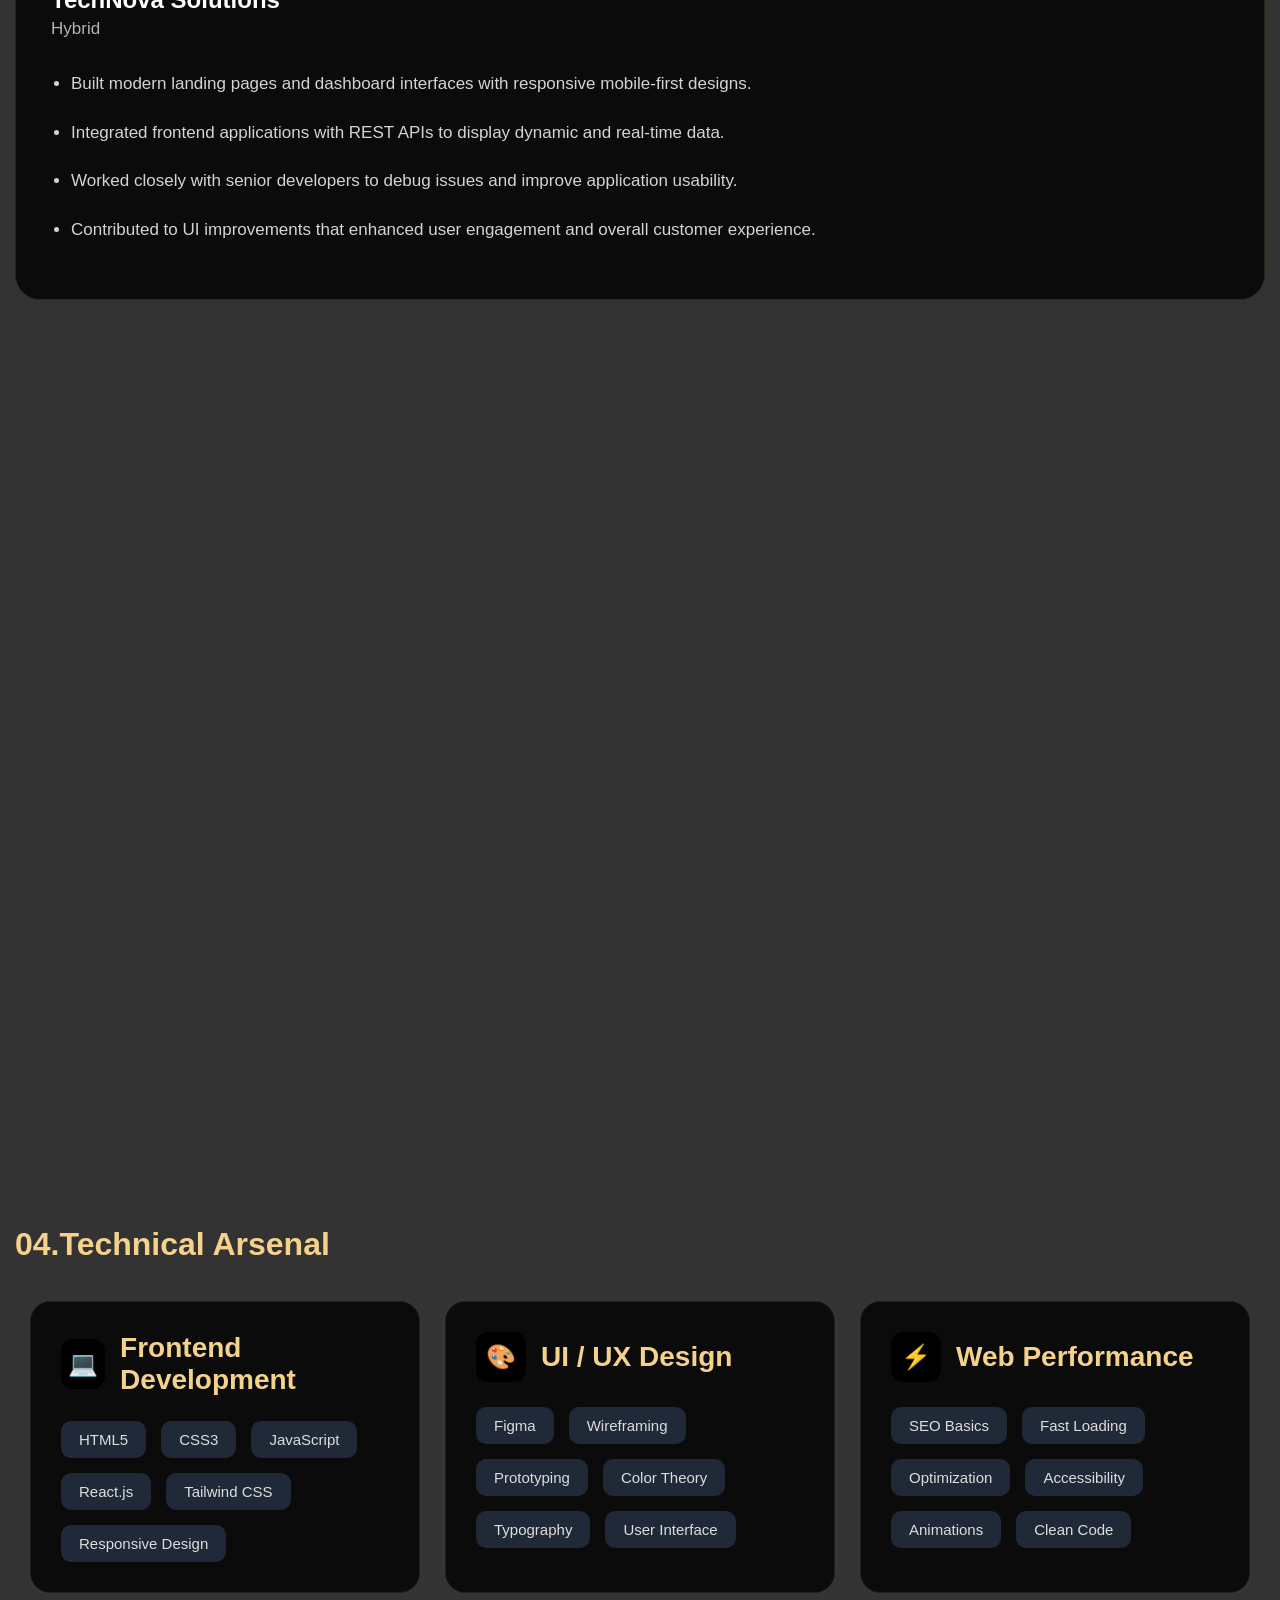
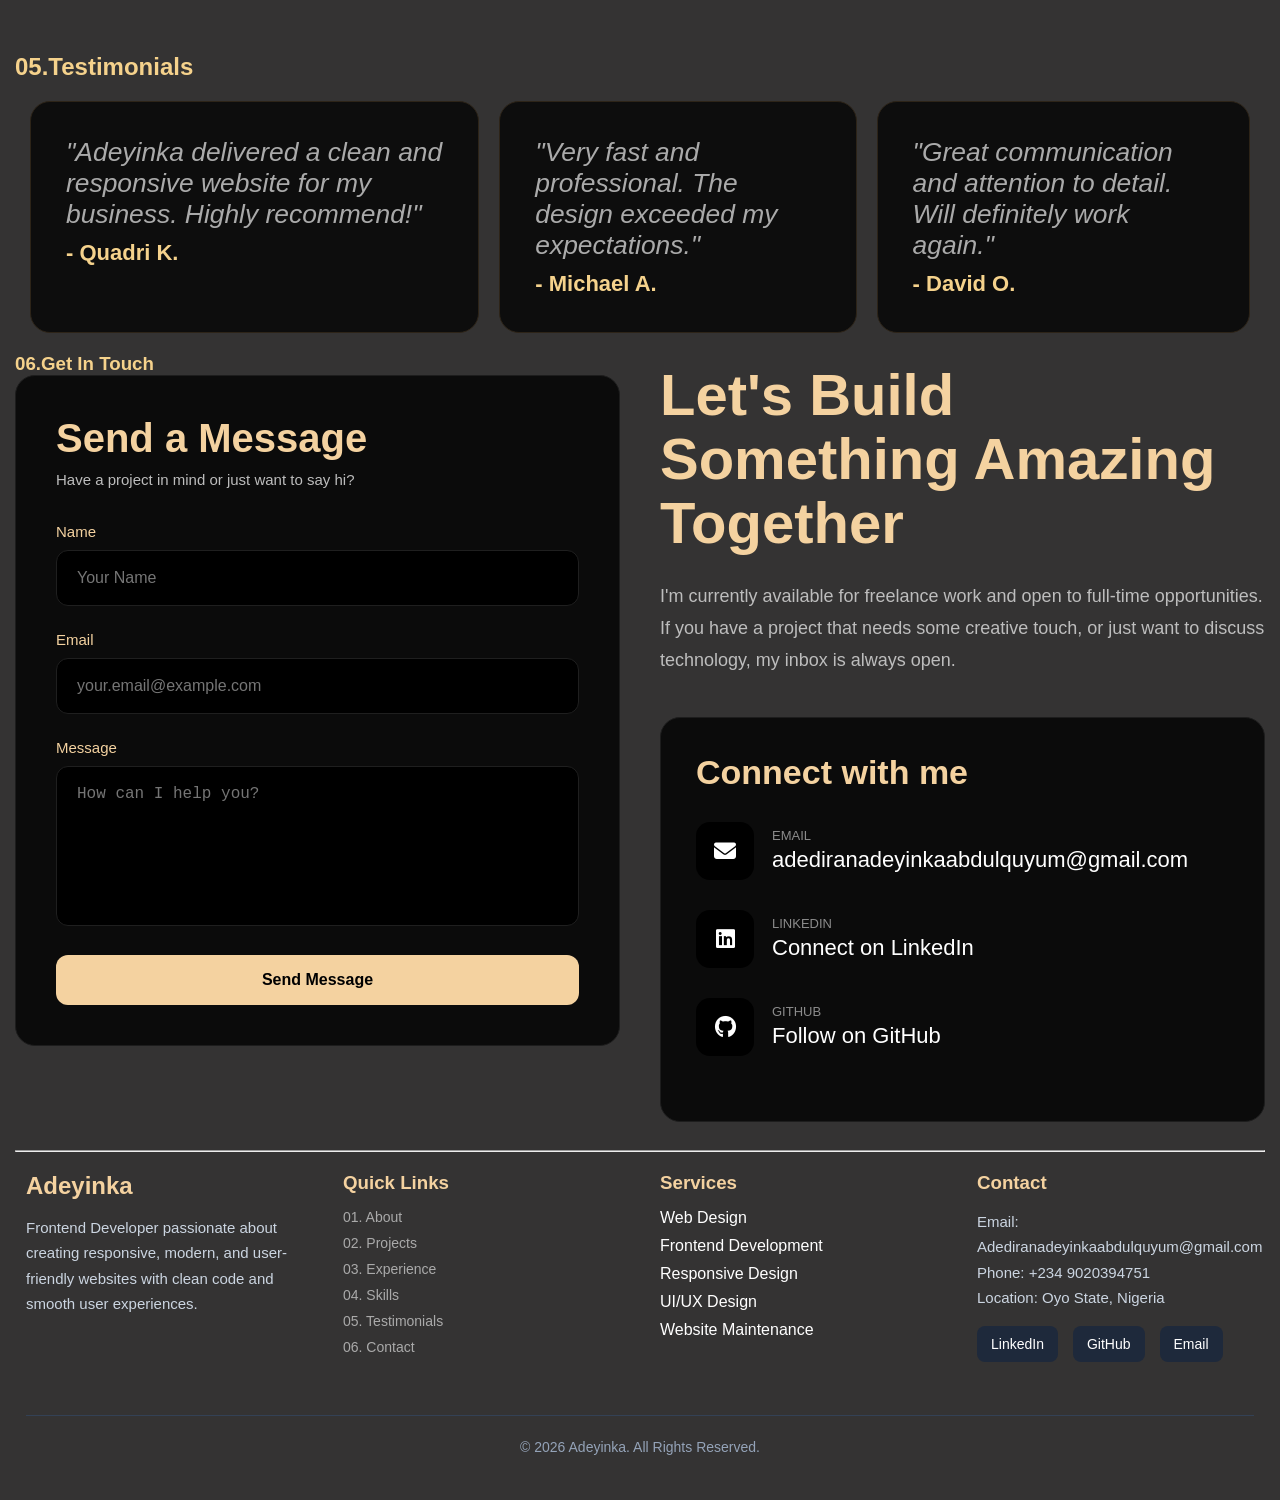
==== commit 1824070b: "ADEYINKA" ====
--- a/index.html
+++ b/index.html
@@ -35,7 +35,9 @@
                 <a href="#testimonials">
                     <li>05. Testimonials</li>
                 </a>
-                <li>06. Contact</li>
+              <a href="#contact">
+                  <li>06. Contact</li>
+              </a>
             </ul>
 
 
@@ -135,7 +137,8 @@
                 </div>
 
                 <div class="project-content">
-                    <h3>Digital Bank Landing Page</h3>
+                    <a href="https://digital-landing-page-two.vercel.app/"> <h3>Digital Bank Landing Page</h3></a>
+                   
                     <p>
                         Take your financial life online. Your Digitalbank account will be a one-stop-shop for
                         spending, saving, budgeting, investing, and much more.
@@ -155,7 +158,8 @@
                 </div>
 
                 <div class="project-content">
-                    <h3>Dynasty Fashion Closet</h3>
+                    <a href="https://dynasty-fashion-designer.vercel.app/"><h3>Dynasty Fashion Closet</h3></a>
+                    
                     <p>
                         High fashion,is often associated with haute couture.A style that uses simplicity and
                         minimalism in fashion
@@ -172,7 +176,7 @@
         </div>
     </section>
 
-    <div class="experience-container">
+    <div class="experience-container" id="Experience">
           <h1>03. Experiences</h1>
     <div class="experience-card"  data-aos="fade-right">
         <div class="experience-top">
--- a/style.css
+++ b/style.css
@@ -33,7 +33,12 @@
   align-items: center;
   padding: 20px 15px;
   background-color: black;
-  /* position: fixed; */
+  position: fixed;
+  top: 0;
+  left: 0;
+  width: 100%;
+  z-index: 1000;
+
 }
 
 /* Logo */
@@ -103,7 +108,7 @@
 .text {
   text-align: center;
   color: #aaa;
-  padding: 100px;
+  padding: 250px;
   font-family: 'Courier New', monospace;
   font-size: larger;
 }
@@ -203,6 +208,10 @@
   font-size: 14px;
   color: #aaa;
   margin-bottom: 15px;
+}
+ .project-content a :hover {
+  cursor: pointer;
+  color: #e9ab4e;
 }
 
 .tags {
@@ -473,7 +482,7 @@
 
 .submit-btn:hover {
   transform: translateY(-2px);
-  background-color: #c67e12 ;
+  background-color: #c67e12;
 }
 
 .contact-info {
@@ -544,6 +553,7 @@
 .info-text a:hover {
   color: #f4d2a0;
 }
+
 .footer {
   color: #fff;
   padding: 20px 11px;
@@ -559,7 +569,7 @@
 .footer h2,
 .footer h3 {
   margin-bottom: 15px;
-  color:  #f4d2a0;
+  color: #f4d2a0;
 }
 
 .footer p {
@@ -624,10 +634,11 @@
 
 /* MOBILE RESPONSIVENESS */
 @media (max-width: 768px) {
-  #menu{
+  #menu {
     display: block;
     font-size: 30px;
   }
+
   .footer {
     padding: 50px 7%;
   }
@@ -650,15 +661,20 @@
   .icons {
     display: none;
   }
-
-  .text p {
+    .text{
+    padding: 140px 20px 60px;
+    text-align: center;
+  }
+
+  .text h2{
+    font-size: 42px;
+    line-height: 1.2;
+  }
+
+  .text p{
     font-size: 15px;
-    padding: 15px 10px;
-    text-align: none;
-  }
-
-  .text h2 {
-    font-size: 50px;
+    line-height: 1.7;
+    padding: 10px 0;
   }
 
   .about {
@@ -712,7 +728,8 @@
   .testimonial-container {
     flex-direction: column;
   }
-   .contact-section{
+
+  .contact-section {
     display: flex;
     flex-direction: column;
     gap: 30px;
@@ -720,68 +737,68 @@
   }
 
   .contact-form,
-  .contact-info{
+  .contact-info {
     width: 100%;
   }
 
-  .contact-form h2{
+  .contact-form h2 {
     font-size: 28px;
     margin-bottom: 10px;
   }
 
   .contact-form p,
-  .contact-info p{
+  .contact-info p {
     font-size: 15px;
     line-height: 1.7;
   }
 
-  .contact-info h1{
+  .contact-info h1 {
     font-size: 32px;
     line-height: 1.3;
     margin-bottom: 20px;
   }
 
-  form{
+  form {
     width: 100%;
   }
 
-  .input-group{
+  .input-group {
     margin-bottom: 20px;
   }
 
-  .input-group label{
+  .input-group label {
     font-size: 14px;
     margin-bottom: 6px;
     display: block;
   }
 
   .input-group input,
-  .input-group textarea{
+  .input-group textarea {
     width: 100%;
     padding: 14px;
     font-size: 15px;
     border-radius: 10px;
   }
 
-  .input-group textarea{
+  .input-group textarea {
     min-height: 140px;
     resize: none;
   }
 
-  .submit-btn{
+  .submit-btn {
     width: 100%;
     padding: 14px;
     font-size: 16px;
     border-radius: 10px;
   }
 
-  .info-card{
+  .info-card {
     margin-top: 25px;
     padding: 20px;
     border-radius: 15px;
   }
 
-  .info-item{
+  .info-item {
     display: flex;
     align-items: center;
     gap: 15px;
@@ -789,24 +806,24 @@
     flex-wrap: wrap;
   }
 
-  .icon-box{
+  .icon-box {
     width: 50px;
     height: 50px;
     font-size: 20px;
   }
 
-  .info-text span{
+  .info-text span {
     font-size: 14px;
   }
 
-  .info-text a{
+  .info-text a {
     font-size: 15px;
     word-break: break-word;
   }
 }
 
 
-#menu{
+#menu {
   display: none;
   color: #f4d2a0;
   font-size: 28px;
@@ -815,7 +832,7 @@
 
 
 
-.mobile-menu{
+.mobile-menu {
   position: fixed;
   top: 0;
   right: -100%;
@@ -829,13 +846,13 @@
 
 
 
-.mobile-menu.active{
+.mobile-menu.active {
   right: 0;
 }
 
 
 
-#closeMenu{
+#closeMenu {
   position: absolute;
   top: 30px;
   right: 30px;
@@ -847,34 +864,35 @@
 
 
 
-.mobile-links{
+.mobile-links {
   list-style: none;
 }
 
-.mobile-links li{
+.mobile-links li {
   margin: 30px 0;
   color: white;
   font-size: 18px;
   transition: 0.3s;
 }
 
-.mobile-links li:hover{
+.mobile-links li:hover {
   color: #f4d2a0;
   padding-left: 10px;
 }
 
 
-@media(max-width:768px){
-
-  #menu{
+@media(max-width:768px) {
+
+  #menu {
     display: block;
   }
 
-  .nav-links{
+  .nav-links {
     display: none;
   }
- .mobile-links{
-  padding: 20px 15px;
-  font-style: initial;
- }
-}
+
+  .mobile-links {
+    padding: 20px 15px;
+    font-style: initial;
+  }
+}
